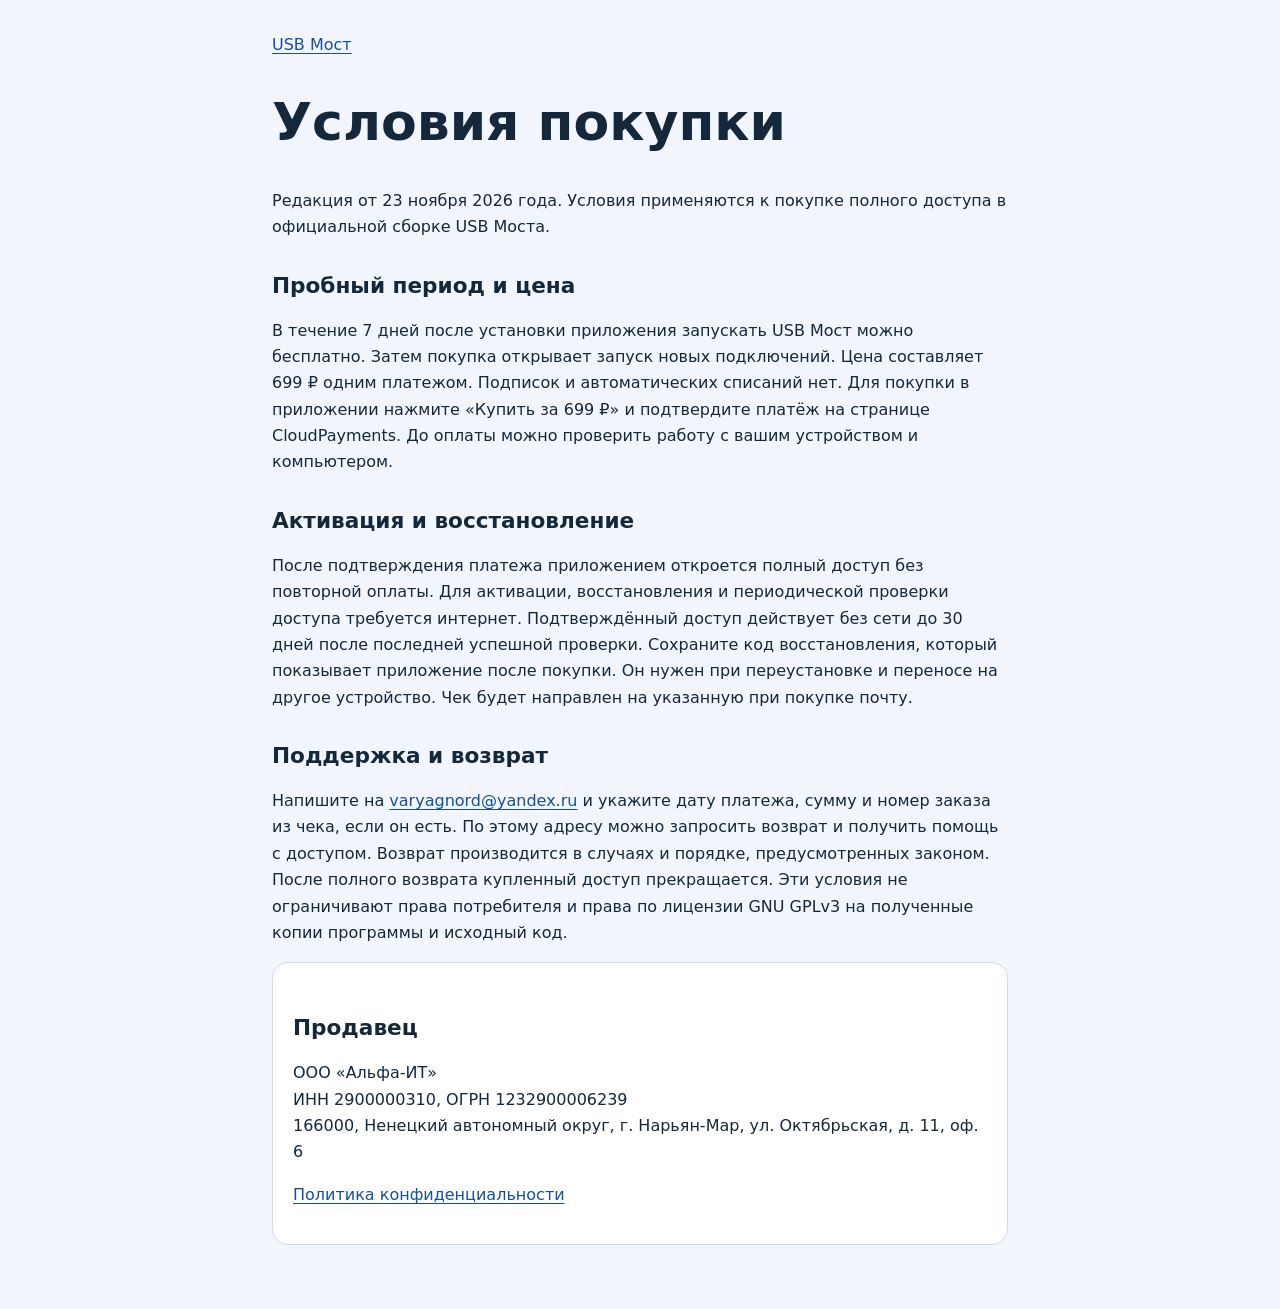
==== docs/offer.html @ fa77fd70 "Add USB Most purchase terms and payment return page" ====
<!doctype html>
<html lang="ru">
<head>
  <meta charset="utf-8">
  <meta name="viewport" content="width=device-width, initial-scale=1">
  <title>Условия покупки USB Моста</title>
  <style>
    * { box-sizing: border-box; }
    body { margin: 0; color: #15283b; background: #f2f6fc; font: 1rem/1.65 system-ui, sans-serif; }
    main { width: min(46rem, calc(100% - 2rem)); margin: auto; padding: 2rem 0 4rem; }
    h1 { font-size: clamp(2rem, 6vw, 3.25rem); line-height: 1.15; }
    h2 { font-size: 1.35rem; line-height: 1.25; margin-top: 2rem; }
    a { color: #154f9e; text-underline-offset: .2em; }
    a:focus-visible { outline: 3px solid #154f9e; outline-offset: 4px; }
    .seller { padding: 1.25rem; border: 1px solid #cddbec; border-radius: 1rem; background: white; }
  </style>
</head>
<body>
  <main>
    <a href="./">USB Мост</a>
    <h1>Условия покупки</h1>
    <p>Редакция от 23 ноября 2026 года. Условия применяются к покупке полного доступа в официальной сборке USB Моста.</p>
    <section>
      <h2>Пробный период и цена</h2>
      <p>В течение 7 дней после установки приложения запускать USB Мост можно бесплатно. Затем покупка открывает запуск новых подключений. Цена составляет 699 ₽ одним платежом. Подписок и автоматических списаний нет. Для покупки в приложении нажмите «Купить за 699 ₽» и подтвердите платёж на странице CloudPayments. До оплаты можно проверить работу с вашим устройством и компьютером.</p>
    </section>
    <section>
      <h2>Активация и восстановление</h2>
      <p>После подтверждения платежа приложением откроется полный доступ без повторной оплаты. Для активации, восстановления и периодической проверки доступа требуется интернет. Подтверждённый доступ действует без сети до 30 дней после последней успешной проверки. Сохраните код восстановления, который показывает приложение после покупки. Он нужен при переустановке и переносе на другое устройство. Чек будет направлен на указанную при покупке почту.</p>
    </section>
    <section>
      <h2>Поддержка и возврат</h2>
      <p>Напишите на <a href="mailto:varyagnord@yandex.ru">varyagnord@yandex.ru</a> и укажите дату платежа, сумму и номер заказа из чека, если он есть. По этому адресу можно запросить возврат и получить помощь с доступом. Возврат производится в случаях и порядке, предусмотренных законом. После полного возврата купленный доступ прекращается. Эти условия не ограничивают права потребителя и права по лицензии GNU GPLv3 на полученные копии программы и исходный код.</p>
    </section>
    <section class="seller">
      <h2>Продавец</h2>
      <p>ООО «Альфа-ИТ»<br>ИНН 2900000310, ОГРН 1232900006239<br>166000, Ненецкий автономный округ, г. Нарьян-Мар, ул. Октябрьская, д. 11, оф. 6</p>
      <p><a href="privacy.html">Политика конфиденциальности</a></p>
    </section>
  </main>
</body>
</html>
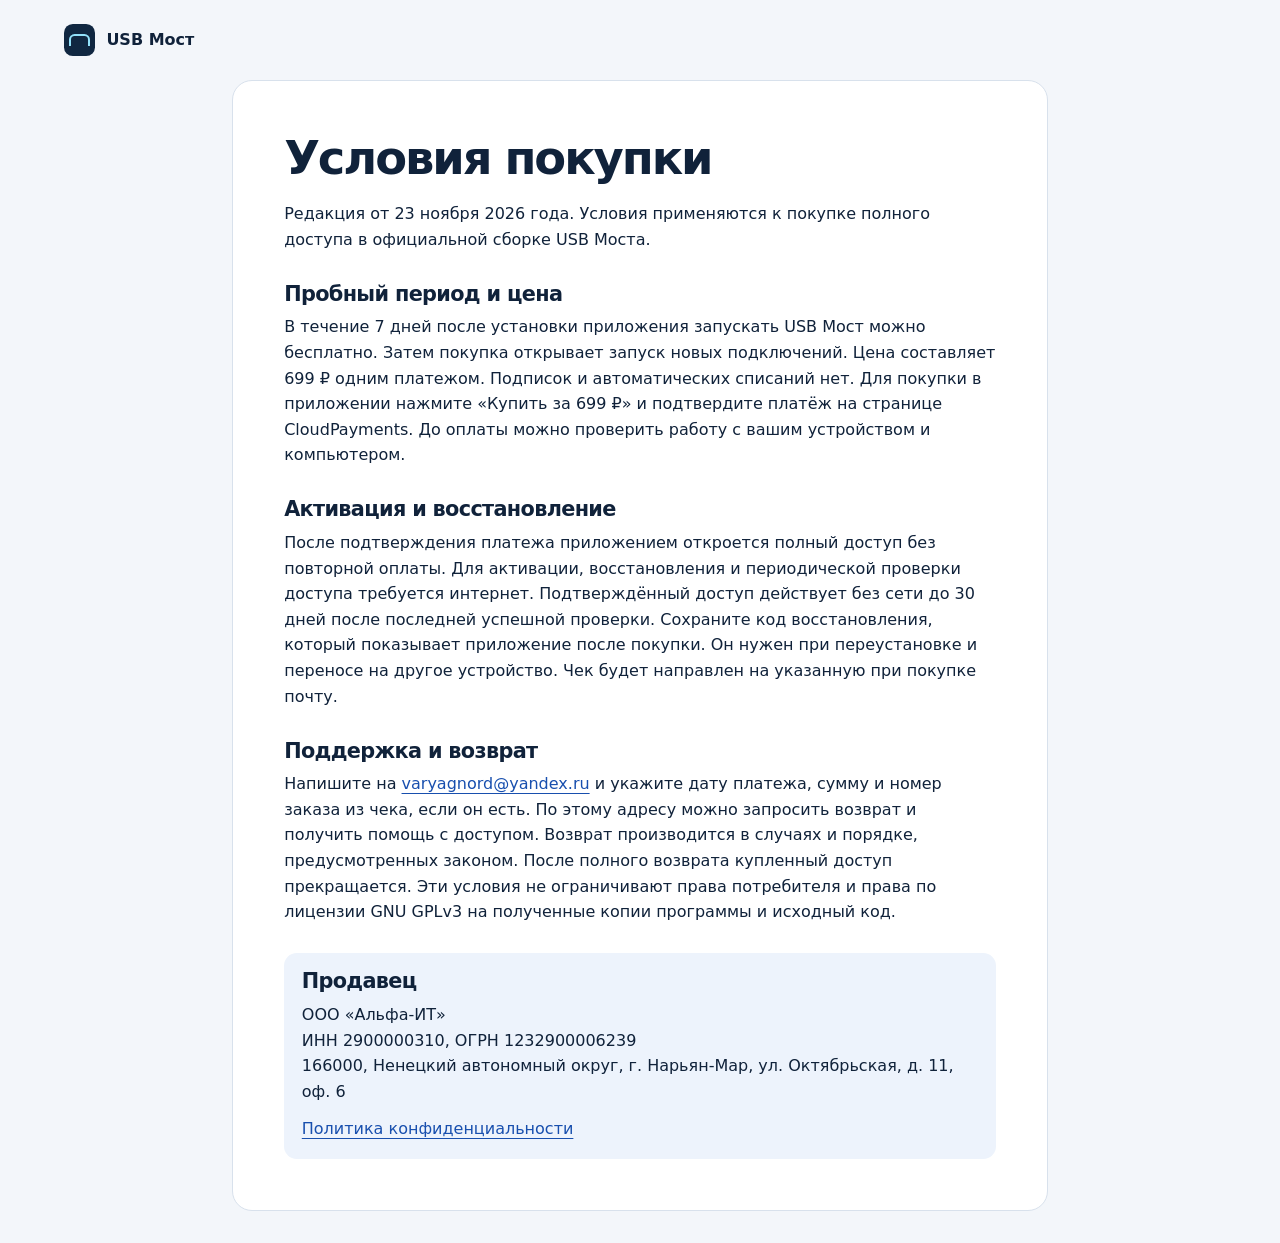
==== commit ff1e328e: "Refresh the USB Most download and documentation pages" ====
--- a/docs/offer.html
+++ b/docs/offer.html
@@ -4,20 +4,11 @@
   <meta charset="utf-8">
   <meta name="viewport" content="width=device-width, initial-scale=1">
   <title>Условия покупки USB Моста</title>
-  <style>
-    * { box-sizing: border-box; }
-    body { margin: 0; color: #15283b; background: #f2f6fc; font: 1rem/1.65 system-ui, sans-serif; }
-    main { width: min(46rem, calc(100% - 2rem)); margin: auto; padding: 2rem 0 4rem; }
-    h1 { font-size: clamp(2rem, 6vw, 3.25rem); line-height: 1.15; }
-    h2 { font-size: 1.35rem; line-height: 1.25; margin-top: 2rem; }
-    a { color: #154f9e; text-underline-offset: .2em; }
-    a:focus-visible { outline: 3px solid #154f9e; outline-offset: 4px; }
-    .seller { padding: 1.25rem; border: 1px solid #cddbec; border-radius: 1rem; background: white; }
-  </style>
+  <link rel="stylesheet" href="site.css">
 </head>
 <body>
-  <main>
-    <a href="./">USB Мост</a>
+  <header class="topbar wrap"><a class="brand" href="./"><span class="brand-mark" aria-hidden="true"></span>USB Мост</a></header>
+  <main class="wrap document">
     <h1>Условия покупки</h1>
     <p>Редакция от 23 ноября 2026 года. Условия применяются к покупке полного доступа в официальной сборке USB Моста.</p>
     <section>
--- a/docs/site.css
+++ b/docs/site.css
@@ -0,0 +1,102 @@
+:root {
+  color-scheme: light;
+  font-family: system-ui, -apple-system, "Segoe UI", sans-serif;
+  color: #10223a;
+  background: #f3f6fa;
+  --paper: #fff;
+  --ink: #10223a;
+  --muted: #4b5e73;
+  --line: #d8e1ec;
+  --blue: #184fae;
+  --deep: #102741;
+  --cyan: #92e1fa;
+}
+* { box-sizing: border-box; }
+body { margin: 0; line-height: 1.6; }
+h1, h2, h3, p, figure { margin: 0; }
+h1, h2, h3 { line-height: 1.14; text-wrap: balance; }
+h1 { font-size: clamp(2.05rem, 1.38rem + 2.8vw, 3.65rem); letter-spacing: -.045em; font-weight: 760; }
+h2 { font-size: clamp(1.5rem, 1.2rem + 1vw, 2.25rem); letter-spacing: -.032em; }
+h3 { font-size: 1.25rem; letter-spacing: -.017em; }
+a { color: var(--blue); text-underline-offset: .23em; }
+a:hover { color: #113e8b; }
+a:focus-visible { outline: 3px solid #2766cb; outline-offset: 4px; }
+code { font: .92em ui-monospace, monospace; color: var(--ink); overflow-wrap: anywhere; }
+.wrap { width: min(72rem, calc(100% - 3rem)); margin-inline: auto; }
+.skip { position: absolute; z-index: 2; inset: .5rem auto auto .5rem; background: var(--paper); padding: .65rem 1rem; transform: translateY(-160%); }
+.skip:focus { transform: none; }
+.topbar { min-height: 5rem; display: flex; align-items: center; justify-content: space-between; gap: .25rem 1.5rem; }
+.brand { display: inline-flex; align-items: center; gap: .7rem; min-height: 2.75rem; color: var(--ink); font-weight: 750; text-decoration: none; white-space: nowrap; }
+.brand-mark { display: grid; place-items: center; width: 1.95rem; height: 1.95rem; border-radius: .55rem; background: var(--deep); }
+.brand-mark::before { content: ""; width: 1.05rem; height: .65rem; border: 2px solid var(--cyan); border-bottom: 0; border-radius: .35rem .35rem 0 0; }
+.topbar nav, .footer nav { display: flex; align-items: center; flex-wrap: wrap; gap: 0 1.15rem; }
+.topbar nav a, .footer nav a, .release-links a { display: inline-flex; align-items: center; min-height: 2.75rem; }
+.topbar nav a { text-decoration: none; font-weight: 650; color: var(--muted); }
+.topbar nav a:hover { color: var(--blue); text-decoration: underline; }
+.hero { display: grid; grid-template-columns: minmax(0, 1.25fr) minmax(0, .85fr); align-items: center; gap: clamp(2rem, 5vw, 5rem); padding: clamp(2rem, 5vw, 4.5rem) clamp(1.25rem, 4vw, 4rem); background: var(--paper); border: 1px solid var(--line); border-radius: 1.6rem; }
+.hero-copy p { color: var(--muted); max-width: 40ch; margin: 1.15rem 0 1.65rem; font-size: clamp(1rem, .9rem + .4vw, 1.2rem); }
+.button { display: inline-flex; align-items: center; justify-content: center; gap: .8rem; min-height: 3rem; padding: .55rem 1rem; border: 1px solid transparent; border-radius: .65rem; text-decoration: none; font-weight: 690; line-height: 1.3; }
+.button span { font-size: 1.17em; }
+.primary { background: var(--blue); color: white; }
+.primary:hover { color: white; background: #123f8f; }
+.download { background: #edf3fc; border-color: #d2e0f5; }
+.download:hover { background: #dfeafd; }
+.connection-map {
+  display: grid; align-content: center; gap: 1rem; min-width: 0; min-height: 16rem;
+  padding: clamp(1rem, 3vw, 2rem); color: #ecf6ff; border-radius: 1.15rem; background-color: var(--deep);
+  background-image: radial-gradient(ellipse at 26% 80%, #164d64 0%, transparent 65%), radial-gradient(circle, #637e9c 1px, transparent 1px);
+  background-size: auto, 1.2rem 1.2rem;
+}
+.map-endpoints { display: grid; grid-template-columns: minmax(4.2rem, 1fr) minmax(2rem, .7fr) minmax(5.5rem, 1fr); align-items: center; }
+.endpoint { display: grid; justify-items: center; gap: .55rem; padding: .9rem .25rem .7rem; background: #142f4d; border: 1px solid #587995; border-radius: .75rem; font-size: .85rem; font-weight: 650; }
+.symbol { display: block; position: relative; color: var(--cyan); }
+.phone { width: 1.55rem; height: 2.25rem; border: 2px solid; border-radius: .35rem; }
+.phone::after { content: ""; position: absolute; width: .45rem; height: 2px; background: currentColor; inset: auto 0 .2rem; margin-inline: auto; }
+.laptop { width: 2.4rem; height: 1.6rem; border: 2px solid; border-radius: .2rem; margin-block: .22rem .43rem; }
+.laptop::after { content: ""; position: absolute; top: calc(100% + .23rem); inset-inline: -.35rem; border-bottom: 2px solid; }
+.wire { position: relative; height: 1px; border-top: 1px dashed var(--cyan); text-align: center; }
+.wire span { position: relative; top: -1.55rem; font-size: .72rem; font-weight: 650; white-space: nowrap; color: var(--cyan); background: var(--deep); padding: .08rem .15rem; }
+.map-token { position: relative; width: max-content; max-width: 100%; display: flex; align-items: center; gap: .5rem; color: #ecf6ff; padding: .32rem .5rem; background: #142f4d; border: 1px solid #587995; border-radius: .42rem; font-size: .75rem; }
+.map-token::before { content: ""; position: absolute; width: 1px; height: calc(1rem + 1px); top: calc(-1rem - 1px); left: min(48%, 2.5rem); border-left: 1px solid var(--cyan); }
+.token { width: 1.3rem; height: .62rem; border: 2px solid; border-radius: .17rem; }
+.token::after { content: ""; position: absolute; inset: .04rem auto .04rem 100%; width: .29rem; border: 1px solid; border-left: 0; }
+.section { margin-top: clamp(2.6rem, 6vw, 4.6rem); scroll-margin-top: 1rem; }
+.section-heading { display: flex; align-items: baseline; justify-content: space-between; flex-wrap: wrap; gap: .4rem 1.5rem; margin-bottom: 1.15rem; }
+.section-heading p, .card p, .steps p, .aside, .app-info p, .footer p { color: var(--muted); }
+.releases { display: grid; grid-template-columns: repeat(2, minmax(0, 1fr)); gap: 1rem; }
+.card { display: flex; flex-direction: column; align-items: flex-start; padding: clamp(1.15rem, 3vw, 1.9rem); border: 1px solid var(--line); background: var(--paper); border-radius: 1rem; }
+.card-heading { display: flex; align-items: center; justify-content: space-between; flex-wrap: wrap; gap: .5rem; width: 100%; }
+.card-heading h3 { font-size: 1.45rem; }
+.file-type { font: 650 .75rem ui-monospace, monospace; color: var(--muted); }
+.card p { max-width: 45ch; margin: .65rem 0 1.3rem; }
+.card .button { margin-top: auto; }
+.release-links { display: flex; gap: 0 1.4rem; flex-wrap: wrap; margin-top: .35rem; font-size: .94rem; }
+.setup { border-top: 1px solid var(--line); padding-top: clamp(1.6rem, 3vw, 2.4rem); }
+.steps { display: grid; grid-template-columns: repeat(3, minmax(0, 1fr)); gap: 1.2rem 1.65rem; padding: 0; margin: 1.45rem 0 .8rem; list-style: none; counter-reset: steps; }
+.steps li { counter-increment: steps; padding-inline-start: 2.6rem; position: relative; }
+.steps li::before { content: counter(steps); display: grid; place-items: center; position: absolute; inset: -.15rem auto auto 0; width: 1.9rem; height: 1.9rem; border-radius: 50%; background: #deebfd; color: var(--blue); font-weight: 750; }
+.steps p { margin-top: .35rem; }
+.aside { margin-top: 1.25rem; }
+.app-info { display: flex; justify-content: space-between; flex-wrap: wrap; align-items: center; gap: 1rem 2rem; border: 1px solid var(--line); border-radius: 1rem; padding: clamp(1.25rem, 3vw, 2rem); }
+.app-info p { max-width: 63ch; margin-top: .55rem; }
+.payment-return { display: none; border: 1px solid #a4bfe8; background: #e6f0ff; padding: 1rem 1.2rem; border-radius: .85rem; margin-bottom: 1rem; }
+.payment-return:target { display: block; }
+.payment-return h2 { font-size: 1.22rem; margin-bottom: .35rem; }
+.footer { display: flex; align-items: center; justify-content: space-between; flex-wrap: wrap; gap: .6rem 1rem; padding-block: 1.4rem 2.1rem; margin-top: 2rem; border-top: 1px solid var(--line); font-size: .91rem; }
+.document { max-width: 51rem; border: 1px solid var(--line); border-radius: 1.25rem; background: var(--paper); padding: clamp(1.15rem, 5vw, 3.2rem); margin-bottom: 2rem; overflow-wrap: anywhere; }
+.document h1 { font-size: clamp(1.8rem, 1.3rem + 2vw, 2.9rem); margin-bottom: 1rem; }
+.document h2 { font-size: 1.3rem; margin: 1.9rem 0 .5rem; }
+.document p + p { margin-top: .7rem; }
+.document .seller { background: #edf3fc; border-radius: .8rem; padding: 1.1rem; margin-top: 1.75rem; }
+.document .seller h2 { margin-top: 0; }
+@media (max-width: 53rem) {
+  .hero { grid-template-columns: 1fr; gap: 1.6rem; }
+  .connection-map { max-width: 30rem; min-height: 12rem; }
+}
+@media (max-width: 38rem) {
+  .wrap { width: calc(100% - 1.5rem); }
+  .topbar { min-height: 4rem; flex-wrap: wrap; padding-block: .2rem; }
+  .topbar nav { gap: 0 .7rem; font-size: .88rem; }
+  .releases, .steps { grid-template-columns: 1fr; }
+  .card .button { align-self: stretch; }
+}
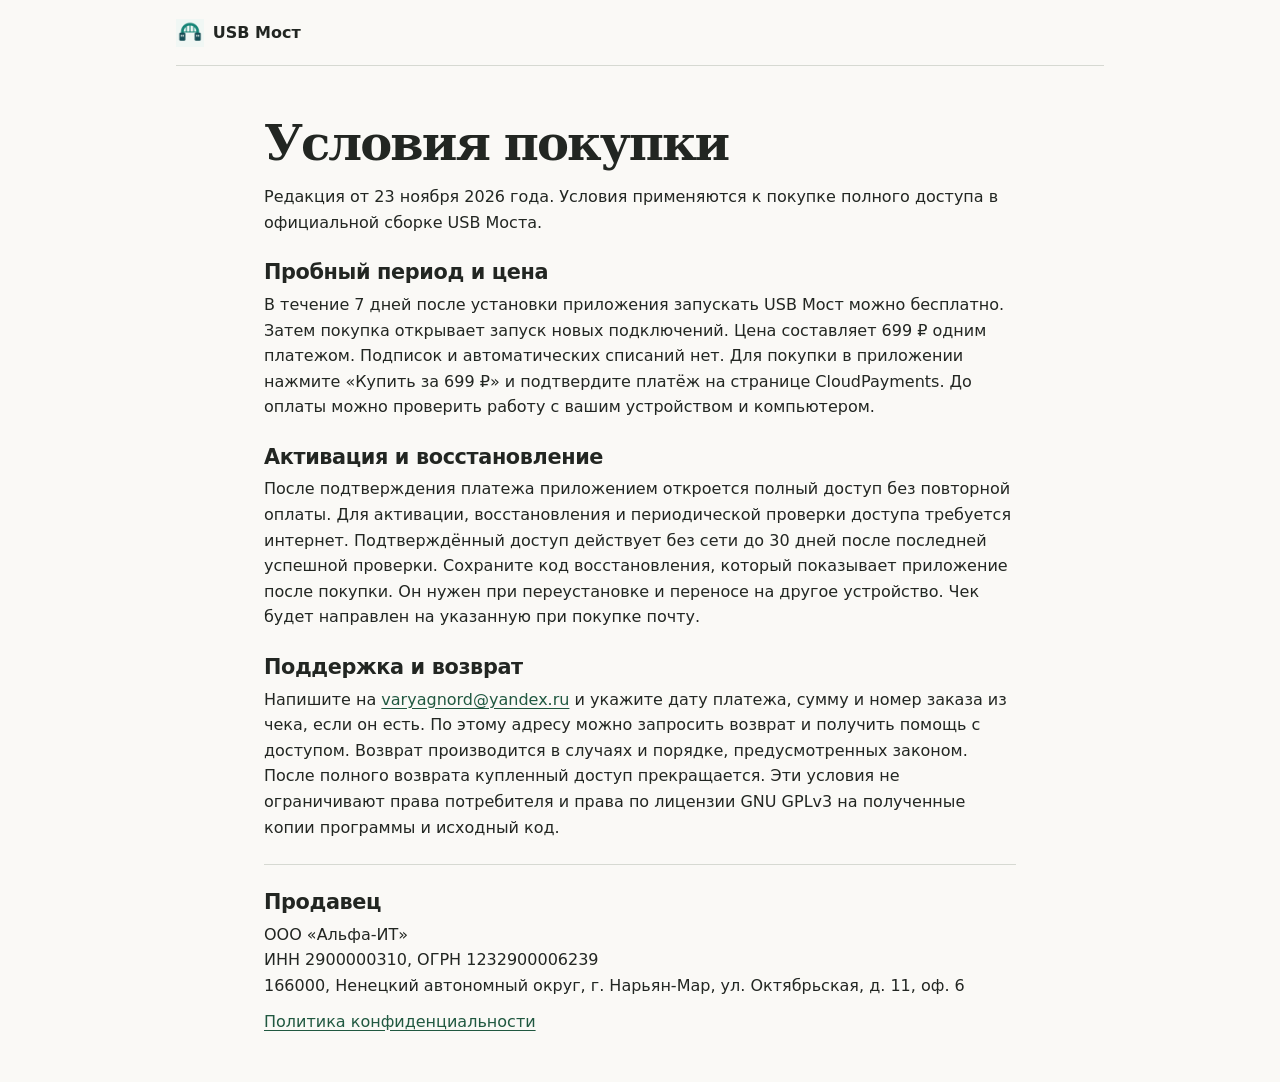
==== commit 1967dd9e: "Simplify the USB Most download page" ====
--- a/docs/offer.html
+++ b/docs/offer.html
@@ -4,10 +4,11 @@
   <meta charset="utf-8">
   <meta name="viewport" content="width=device-width, initial-scale=1">
   <title>Условия покупки USB Моста</title>
+  <link rel="icon" href="usb-most.png" type="image/png">
   <link rel="stylesheet" href="site.css">
 </head>
 <body>
-  <header class="topbar wrap"><a class="brand" href="./"><span class="brand-mark" aria-hidden="true"></span>USB Мост</a></header>
+  <header class="masthead wrap"><a class="brand" href="./"><img src="usb-most.png" width="28" height="28" alt="">USB Мост</a></header>
   <main class="wrap document">
     <h1>Условия покупки</h1>
     <p>Редакция от 23 ноября 2026 года. Условия применяются к покупке полного доступа в официальной сборке USB Моста.</p>
--- a/docs/site.css
+++ b/docs/site.css
@@ -1,102 +1,73 @@
 :root {
   color-scheme: light;
   font-family: system-ui, -apple-system, "Segoe UI", sans-serif;
-  color: #10223a;
-  background: #f3f6fa;
-  --paper: #fff;
-  --ink: #10223a;
-  --muted: #4b5e73;
-  --line: #d8e1ec;
-  --blue: #184fae;
-  --deep: #102741;
-  --cyan: #92e1fa;
+  color: #222622;
+  background: #faf9f6;
+  --muted: #555d56;
+  --line: #d6d9d2;
+  --accent: #205840;
 }
+
 * { box-sizing: border-box; }
 body { margin: 0; line-height: 1.6; }
-h1, h2, h3, p, figure { margin: 0; }
-h1, h2, h3 { line-height: 1.14; text-wrap: balance; }
-h1 { font-size: clamp(2.05rem, 1.38rem + 2.8vw, 3.65rem); letter-spacing: -.045em; font-weight: 760; }
-h2 { font-size: clamp(1.5rem, 1.2rem + 1vw, 2.25rem); letter-spacing: -.032em; }
-h3 { font-size: 1.25rem; letter-spacing: -.017em; }
-a { color: var(--blue); text-underline-offset: .23em; }
-a:hover { color: #113e8b; }
-a:focus-visible { outline: 3px solid #2766cb; outline-offset: 4px; }
-code { font: .92em ui-monospace, monospace; color: var(--ink); overflow-wrap: anywhere; }
-.wrap { width: min(72rem, calc(100% - 3rem)); margin-inline: auto; }
-.skip { position: absolute; z-index: 2; inset: .5rem auto auto .5rem; background: var(--paper); padding: .65rem 1rem; transform: translateY(-160%); }
+h1, h2, p, dl, dd, ol { margin: 0; }
+h1, h2 { line-height: 1.18; }
+h1 { font: 600 clamp(2.05rem, 1.2rem + 3vw, 3.65rem)/1.04 Georgia, "DejaVu Serif", serif; letter-spacing: -.04em; }
+h2 { font-size: 1.3rem; letter-spacing: -.018em; }
+a { color: var(--accent); text-underline-offset: .2em; }
+a:hover { color: #163d2c; }
+a:focus-visible { outline: 2px solid var(--accent); outline-offset: 4px; }
+code { font: .9em ui-monospace, monospace; overflow-wrap: anywhere; }
+.wrap { width: min(58rem, calc(100% - 3rem)); margin-inline: auto; }
+
+.skip { position: absolute; inset: .5rem auto auto .5rem; padding: .65rem 1rem; background: white; transform: translateY(-170%); }
 .skip:focus { transform: none; }
-.topbar { min-height: 5rem; display: flex; align-items: center; justify-content: space-between; gap: .25rem 1.5rem; }
-.brand { display: inline-flex; align-items: center; gap: .7rem; min-height: 2.75rem; color: var(--ink); font-weight: 750; text-decoration: none; white-space: nowrap; }
-.brand-mark { display: grid; place-items: center; width: 1.95rem; height: 1.95rem; border-radius: .55rem; background: var(--deep); }
-.brand-mark::before { content: ""; width: 1.05rem; height: .65rem; border: 2px solid var(--cyan); border-bottom: 0; border-radius: .35rem .35rem 0 0; }
-.topbar nav, .footer nav { display: flex; align-items: center; flex-wrap: wrap; gap: 0 1.15rem; }
-.topbar nav a, .footer nav a, .release-links a { display: inline-flex; align-items: center; min-height: 2.75rem; }
-.topbar nav a { text-decoration: none; font-weight: 650; color: var(--muted); }
-.topbar nav a:hover { color: var(--blue); text-decoration: underline; }
-.hero { display: grid; grid-template-columns: minmax(0, 1.25fr) minmax(0, .85fr); align-items: center; gap: clamp(2rem, 5vw, 5rem); padding: clamp(2rem, 5vw, 4.5rem) clamp(1.25rem, 4vw, 4rem); background: var(--paper); border: 1px solid var(--line); border-radius: 1.6rem; }
-.hero-copy p { color: var(--muted); max-width: 40ch; margin: 1.15rem 0 1.65rem; font-size: clamp(1rem, .9rem + .4vw, 1.2rem); }
-.button { display: inline-flex; align-items: center; justify-content: center; gap: .8rem; min-height: 3rem; padding: .55rem 1rem; border: 1px solid transparent; border-radius: .65rem; text-decoration: none; font-weight: 690; line-height: 1.3; }
-.button span { font-size: 1.17em; }
-.primary { background: var(--blue); color: white; }
-.primary:hover { color: white; background: #123f8f; }
-.download { background: #edf3fc; border-color: #d2e0f5; }
-.download:hover { background: #dfeafd; }
-.connection-map {
-  display: grid; align-content: center; gap: 1rem; min-width: 0; min-height: 16rem;
-  padding: clamp(1rem, 3vw, 2rem); color: #ecf6ff; border-radius: 1.15rem; background-color: var(--deep);
-  background-image: radial-gradient(ellipse at 26% 80%, #164d64 0%, transparent 65%), radial-gradient(circle, #637e9c 1px, transparent 1px);
-  background-size: auto, 1.2rem 1.2rem;
+.masthead { display: flex; justify-content: space-between; align-items: center; flex-wrap: wrap; gap: 0 1rem; min-height: 4.15rem; border-bottom: 1px solid var(--line); }
+.brand { display: inline-flex; align-items: center; gap: .55rem; min-height: 2.75rem; font-weight: 700; color: inherit; text-decoration: none; white-space: nowrap; }
+.brand img { display: block; }
+.masthead nav, .footer nav, .release-links { display: flex; flex-wrap: wrap; align-items: center; gap: 0 1.25rem; }
+.masthead nav a, .footer nav a, .release-links a { display: inline-flex; align-items: center; min-height: 2.75rem; }
+.masthead nav a { color: var(--muted); }
+
+.intro { padding: clamp(2.1rem, 6vw, 4.15rem) 0 1.65rem; }
+.intro p { max-width: 56ch; color: var(--muted); font-size: 1.08rem; margin-top: 1rem; }
+.downloads { border-top: 2px solid var(--accent); }
+.platform { display: grid; grid-template-columns: 1fr auto; align-items: center; gap: .5rem 1.5rem; padding: .9rem 0; border-bottom: 1px solid var(--line); }
+.platform p, .note, .release-links { color: var(--muted); font-size: .9rem; }
+.platform p { margin-top: .22rem; }
+.platform a { display: inline-flex; justify-content: center; align-items: center; min-height: 3rem; padding: .55rem .95rem; background: var(--accent); color: white; font-weight: 650; text-decoration: none; }
+.platform a:hover { background: #163d2c; }
+.release-links { margin-top: .35rem; }
+
+.rule-section { border-top: 1px solid var(--line); margin-top: 2rem; padding-top: 1.4rem; }
+.instructions { display: grid; grid-template-columns: minmax(0, 1fr) minmax(0, 1.1fr); gap: 1.2rem 2.7rem; margin-top: .85rem; }
+.instructions dt { font-weight: 670; }
+.instructions dd + dt { margin-top: .7rem; }
+.instructions ol { padding-inline-start: 1.3rem; }
+.instructions li { padding-inline-start: .18rem; }
+.instructions li + li { margin-top: .38rem; }
+.instructions .note { margin-top: .8rem; }
+.purchase { display: grid; grid-template-columns: minmax(0, 1fr) minmax(0, 2fr); gap: .65rem 1.5rem; }
+.purchase a { display: inline-flex; align-items: center; min-height: 2.75rem; }
+.payment-return { display: none; margin-top: 1rem; padding: .75rem 1rem; border-left: 3px solid var(--accent); background: #edf1e9; }
+.payment-return:target { display: block; }
+.payment-return p { margin-top: .3rem; }
+
+.footer { display: flex; justify-content: space-between; align-items: flex-start; flex-wrap: wrap; gap: .7rem 1.5rem; font-size: .9rem; margin-top: 2.25rem; padding: 1rem 0 1.6rem; border-top: 1px solid var(--line); }
+.document { max-width: 47rem; margin-bottom: 3rem; }
+.document h1 { font-size: clamp(1.9rem, 1rem + 3vw, 3rem); margin: clamp(1.8rem, 5vw, 3.3rem) 0 .95rem; }
+.document h2 { margin: 1.55rem 0 .45rem; }
+.document p + p { margin-top: .65rem; }
+.document .seller { margin-top: 1.5rem; border-top: 1px solid var(--line); }
+.document a { overflow-wrap: anywhere; }
+
+@media (max-width: 38rem) {
+  .wrap { width: calc(100% - 2rem); }
+  .masthead nav, .footer nav, .release-links { gap: 0 .8rem; }
+  .masthead nav { font-size: .88rem; }
+  .instructions, .purchase { grid-template-columns: 1fr; }
 }
-.map-endpoints { display: grid; grid-template-columns: minmax(4.2rem, 1fr) minmax(2rem, .7fr) minmax(5.5rem, 1fr); align-items: center; }
-.endpoint { display: grid; justify-items: center; gap: .55rem; padding: .9rem .25rem .7rem; background: #142f4d; border: 1px solid #587995; border-radius: .75rem; font-size: .85rem; font-weight: 650; }
-.symbol { display: block; position: relative; color: var(--cyan); }
-.phone { width: 1.55rem; height: 2.25rem; border: 2px solid; border-radius: .35rem; }
-.phone::after { content: ""; position: absolute; width: .45rem; height: 2px; background: currentColor; inset: auto 0 .2rem; margin-inline: auto; }
-.laptop { width: 2.4rem; height: 1.6rem; border: 2px solid; border-radius: .2rem; margin-block: .22rem .43rem; }
-.laptop::after { content: ""; position: absolute; top: calc(100% + .23rem); inset-inline: -.35rem; border-bottom: 2px solid; }
-.wire { position: relative; height: 1px; border-top: 1px dashed var(--cyan); text-align: center; }
-.wire span { position: relative; top: -1.55rem; font-size: .72rem; font-weight: 650; white-space: nowrap; color: var(--cyan); background: var(--deep); padding: .08rem .15rem; }
-.map-token { position: relative; width: max-content; max-width: 100%; display: flex; align-items: center; gap: .5rem; color: #ecf6ff; padding: .32rem .5rem; background: #142f4d; border: 1px solid #587995; border-radius: .42rem; font-size: .75rem; }
-.map-token::before { content: ""; position: absolute; width: 1px; height: calc(1rem + 1px); top: calc(-1rem - 1px); left: min(48%, 2.5rem); border-left: 1px solid var(--cyan); }
-.token { width: 1.3rem; height: .62rem; border: 2px solid; border-radius: .17rem; }
-.token::after { content: ""; position: absolute; inset: .04rem auto .04rem 100%; width: .29rem; border: 1px solid; border-left: 0; }
-.section { margin-top: clamp(2.6rem, 6vw, 4.6rem); scroll-margin-top: 1rem; }
-.section-heading { display: flex; align-items: baseline; justify-content: space-between; flex-wrap: wrap; gap: .4rem 1.5rem; margin-bottom: 1.15rem; }
-.section-heading p, .card p, .steps p, .aside, .app-info p, .footer p { color: var(--muted); }
-.releases { display: grid; grid-template-columns: repeat(2, minmax(0, 1fr)); gap: 1rem; }
-.card { display: flex; flex-direction: column; align-items: flex-start; padding: clamp(1.15rem, 3vw, 1.9rem); border: 1px solid var(--line); background: var(--paper); border-radius: 1rem; }
-.card-heading { display: flex; align-items: center; justify-content: space-between; flex-wrap: wrap; gap: .5rem; width: 100%; }
-.card-heading h3 { font-size: 1.45rem; }
-.file-type { font: 650 .75rem ui-monospace, monospace; color: var(--muted); }
-.card p { max-width: 45ch; margin: .65rem 0 1.3rem; }
-.card .button { margin-top: auto; }
-.release-links { display: flex; gap: 0 1.4rem; flex-wrap: wrap; margin-top: .35rem; font-size: .94rem; }
-.setup { border-top: 1px solid var(--line); padding-top: clamp(1.6rem, 3vw, 2.4rem); }
-.steps { display: grid; grid-template-columns: repeat(3, minmax(0, 1fr)); gap: 1.2rem 1.65rem; padding: 0; margin: 1.45rem 0 .8rem; list-style: none; counter-reset: steps; }
-.steps li { counter-increment: steps; padding-inline-start: 2.6rem; position: relative; }
-.steps li::before { content: counter(steps); display: grid; place-items: center; position: absolute; inset: -.15rem auto auto 0; width: 1.9rem; height: 1.9rem; border-radius: 50%; background: #deebfd; color: var(--blue); font-weight: 750; }
-.steps p { margin-top: .35rem; }
-.aside { margin-top: 1.25rem; }
-.app-info { display: flex; justify-content: space-between; flex-wrap: wrap; align-items: center; gap: 1rem 2rem; border: 1px solid var(--line); border-radius: 1rem; padding: clamp(1.25rem, 3vw, 2rem); }
-.app-info p { max-width: 63ch; margin-top: .55rem; }
-.payment-return { display: none; border: 1px solid #a4bfe8; background: #e6f0ff; padding: 1rem 1.2rem; border-radius: .85rem; margin-bottom: 1rem; }
-.payment-return:target { display: block; }
-.payment-return h2 { font-size: 1.22rem; margin-bottom: .35rem; }
-.footer { display: flex; align-items: center; justify-content: space-between; flex-wrap: wrap; gap: .6rem 1rem; padding-block: 1.4rem 2.1rem; margin-top: 2rem; border-top: 1px solid var(--line); font-size: .91rem; }
-.document { max-width: 51rem; border: 1px solid var(--line); border-radius: 1.25rem; background: var(--paper); padding: clamp(1.15rem, 5vw, 3.2rem); margin-bottom: 2rem; overflow-wrap: anywhere; }
-.document h1 { font-size: clamp(1.8rem, 1.3rem + 2vw, 2.9rem); margin-bottom: 1rem; }
-.document h2 { font-size: 1.3rem; margin: 1.9rem 0 .5rem; }
-.document p + p { margin-top: .7rem; }
-.document .seller { background: #edf3fc; border-radius: .8rem; padding: 1.1rem; margin-top: 1.75rem; }
-.document .seller h2 { margin-top: 0; }
-@media (max-width: 53rem) {
-  .hero { grid-template-columns: 1fr; gap: 1.6rem; }
-  .connection-map { max-width: 30rem; min-height: 12rem; }
+@media (max-width: 25rem) {
+  .platform { grid-template-columns: 1fr; }
+  .platform a { justify-self: start; }
 }
-@media (max-width: 38rem) {
-  .wrap { width: calc(100% - 1.5rem); }
-  .topbar { min-height: 4rem; flex-wrap: wrap; padding-block: .2rem; }
-  .topbar nav { gap: 0 .7rem; font-size: .88rem; }
-  .releases, .steps { grid-template-columns: 1fr; }
-  .card .button { align-self: stretch; }
-}
